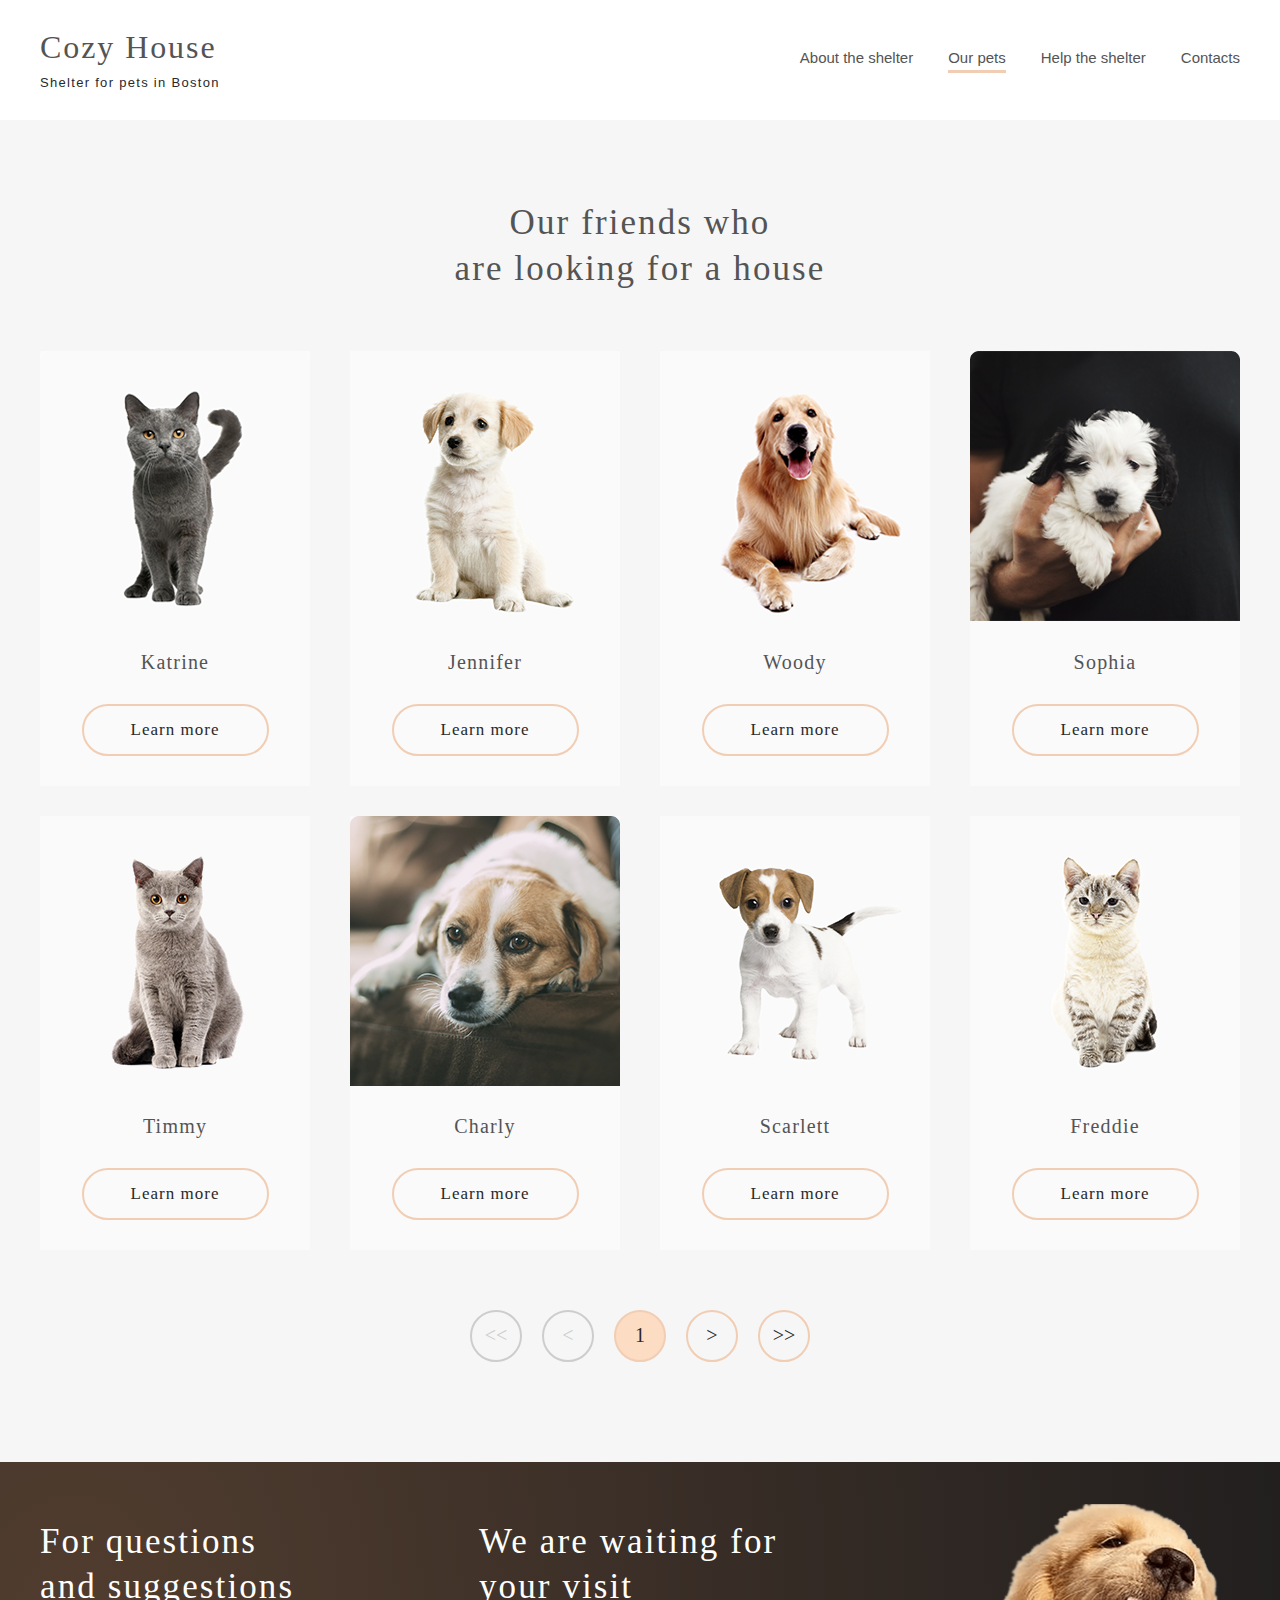
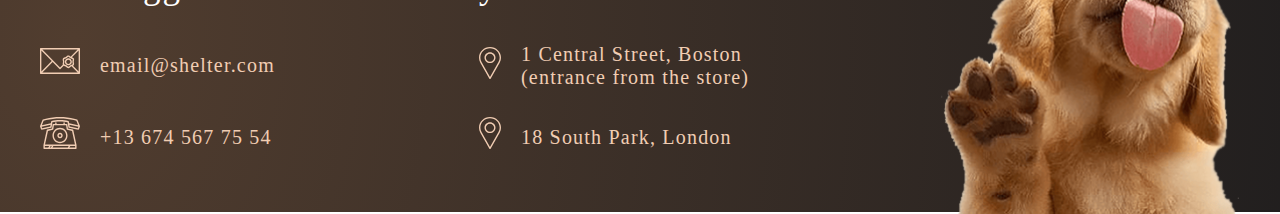
==== shelter/pages/pets/index.html @ 4dfffcfe "feat: add page pets." ====
<!DOCTYPE html>
<html lang="en">
<head>
    <meta charset="UTF-8">
    <meta http-equiv="X-UA-Compatible" content="IE=edge">
    <meta name="viewport" content="width=device-width, initial-scale=1.0">
    <link rel="icon" sizes="180x180" href="../../assets/icons/icons8-dog-48.png">
    <link rel="stylesheet" href="normalize.css">
    <link rel="stylesheet" href="style.css">
    <title>pets</title>
</head>
<body>
    <header class="header">
        <div class="container container-header">
            <div class="header-wrapper">
            <div class="logo">
                <a href="../main/index.html"><h1 class="logo-title">Cozy House</h1></a>
                 <span class="text">Shelter for pets in Boston</span>
             </div>
             <nav class="nav">
                 <ul class="nav-list">
                   <li class="nav-item"><a href="../main/index.html" class="nav-link">About the shelter</a></li>
                   <li class="nav-item"><a href="#" class="nav-link shelter">Our pets</a></li>
                   <li class="nav-item"><a href="../main/index.html#help" class="nav-link">Help the shelter</a></li>
                   <li class="nav-item"><a href="#footer" class="nav-link">Contacts</a></li>
                  
                  
                 </ul>
             </nav>
            </div>
        </div>
    </header>
    <div class="pets">
        <div class="container">
            <h3 class="pets-title">Our friends who<br>
                are looking for a house</h3>
                <div class="pets-cards">
                    <div class="card-pets">
                        <div class="images-pets"><img src="../../assets/images/pets-katrine.png" alt="Katrine"></div>
                        <span class="name-pets">Katrine</span>
                        <button class="btn-pets">Learn more</button>
                    </div>
                
                <div class="card-pets">
                    <div class="images-pets"><img src="../../assets/images/pets-jennifer.png" alt="jennifer"></div>
                    <span class="name-pets">Jennifer</span>
                    <button class="btn-pets">Learn more</button>
                </div>
                <div class="card-pets">
                    <div class="images-pets"><img src="../../assets/images/pets-woody.png" alt="Woody"></div>
                    <span class="name-pets">Woody</span>
                    <button class="btn-pets">Learn more</button>
                </div>
                <div class="card-pets">
                    <div class="images-pets"><img src="../../assets/images/pets-sophia.png" alt="Sophia"></div>
                    <span class="name-pets">Sophia</span>
                    <button class="btn-pets">Learn more</button>
                </div>
                <div class="card-pets">
                    <div class="images-pets"><img src="../../assets/images/pets-timmy.png" alt="Timmy"></div>
                    <span class="name-pets">Timmy</span>
                    <button class="btn-pets">Learn more</button>
                </div>
                <div class="card-pets">
                    <div class="images-pets"><img src="../../assets/images/pets-charly.png" alt="Charly"></div>
                    <span class="name-pets">Charly</span>
                    <button class="btn-pets">Learn more</button>
                </div>
                <div class="card-pets">
                    <div class="images-pets"><img src="../../assets/images/pets-scarlet.png" alt="Scarlett"></div>
                    <span class="name-pets">Scarlett</span>
                    <button class="btn-pets">Learn more</button>
                </div>
                <div class="card-pets">
                    <div class="images-pets"><img src="../../assets/images/pets-freddie.png" alt="Freddie"></div>
                    <span class="name-pets">Freddie</span>
                    <button class="btn-pets">Learn more</button>
                </div>
            </div>
<div class="button-pagination">
    <button class="btn-first_pag" disabled>&lt;&lt;</button>
    <button class="btn-prev_pag" disabled>&lt;</button>
    <button class="btn-number_pag">1</button>
    <button class="btn-next_pag">&gt;</button>
    <button class="btn-last_pag">&gt;&gt;</button>
</div>
        </div>
    </div>
    <footer class="footer" id="footer">
        <div class="container">
            <div class="footer-content">
                <div class="contacts">
                    <h3 class="contacts-title">For questions and suggestions</h3>
                    <a href="https://www.google.com/intl/ru/gmail/about/" target="_blank"><div class="email">
                        <img src="../../assets/icons/icon-email.svg" class="email-icon" alt="email">
                        <span class="email-text">email@shelter.com</span>
                    </div></a>
                    <a href="tel:+136745677554"><div class="phone">
                        <img src="../../assets/icons/icon-phone.svg" class="phone-icon" alt="adress">
                        <span class="email-text">+13 674 567 75 54</span>
                    </div>
                </a>
                </div>
                <div class="adress">
                    <h3 class="adress-title">We are waiting for your visit</h3>
                    <a href="https://www.google.by/maps/@42.3585558,-71.056915,826m/data=!3m1!1e3?hl=ru" target="_blank"><div class="adress-street">
                        <img src="../../assets/icons/icon-marker.svg" class="marker-icon" alt="marker">
                        <span class="street-text">1 Central Street, Boston (entrance from the store)</span>
                    </div>
                </a>
                    <a href="https://www.google.by/maps/@51.4669829,-0.2549228,44568m/data=!3m1!1e3?hl=ru" target="_blank"><div class="adress-sity">
                        <img src="../../assets/icons/icon-marker.svg" class="marker-icon" alt="adress">
                        <span class="sity-text">18 South Park, London </span>
                    </div></a>
                </div>
                <div class="footer-puppy"></div>
               
            </div>
        </div>
    </footer>
</body>
</html>
---- shelter/pages/pets/style.css ----
* {
  box-sizing: border-box;
  scroll-behavior: smooth;
}

a {
  list-style: none;
  text-decoration: none;
  list-style-type: none;
}

li {
  list-style-type: none;
}

.container {
  margin: 0 auto;
  max-width: 1200px;
  /* padding-top: 60px;*/
}

.container-header {
  margin-bottom: 30px;
}

.header-wrapper {
  display: flex;
  justify-content: space-between;
  max-width: 1200px;
  padding-top: 30px;
}

.logo {
  display: flex;
  flex-direction: column;
  max-width: 188px;
}

.logo-title {
  font-family: "Georgia";
  font-style: normal;
  font-weight: 400;
  font-size: 32px;
  line-height: 110%;
  color: #545454;
  letter-spacing: 0.06em;
}

.text {
  font-family: "Arial";
  font-style: normal;
  font-weight: 400;
  font-size: 13px;
  line-height: 15px;
  color: #292929;
  letter-spacing: 0.1em;
  text-align: center;
  margin-top: 10px;
}

.nav-list {
  display: flex;
}

.nav-link {
  font-family: "Arial";
  font-style: normal;
  font-weight: 400;
  font-size: 15px;
  line-height: 160%;
  color: #545454;
  margin-left: 35px;
  padding-bottom: 4px;
}
.nav-link:hover {
  color: #292929;
}
.nav-link:active {
  color: #292929;
  border-bottom: 3px solid #F1CDB3;
}

.shelter {
  border-bottom: 3px solid #F1CDB3;
  cursor: default;
}

.pets {
  background-color: #F6F6F6;
}

.pets-title {
  font-family: "Georgia";
  font-style: normal;
  font-weight: 400;
  font-size: 35px;
  line-height: 130%;
  letter-spacing: 0.06em;
  color: #545454;
  max-width: 400px;
  margin: 0 auto;
  text-align: center;
  margin-bottom: 30px;
  padding-top: 80px;
}

.pets-cards {
  display: flex;
  flex-wrap: wrap;
  justify-content: space-between;
}

.card-pets {
  display: flex;
  flex-direction: column;
  align-items: center;
  max-width: 270px;
  background-color: #FAFAFA;
  margin-top: 30px;
  cursor: pointer;
}
.card-pets:hover {
  box-shadow: 1px 1px 1px #CDCDCD;
}

.name-pets {
  font-family: "Georgia";
  font-style: normal;
  font-weight: 400;
  font-size: 20px;
  line-height: 23px;
  letter-spacing: 0.06em;
  color: #545454;
  margin-top: 25px;
}

.btn-pets {
  width: 187px;
  height: 52px;
  margin-top: 30px;
  margin-bottom: 30px;
  background-color: #FAFAFA;
  border: 2px solid #F1CDB3;
  border-radius: 100px;
  font-family: "Georgia";
  font-style: normal;
  font-weight: 400;
  font-size: 17px;
  line-height: 130%;
  letter-spacing: 0.06em;
  color: #292929;
  cursor: pointer;
  transition: 0.5s;
}
.btn-pets:hover {
  background: #FDDCC4;
}

.button-pagination {
  display: flex;
  justify-content: space-between;
  max-width: 340px;
  margin: 0 auto;
  margin-top: 60px;
  padding-bottom: 100px;
}

.btn-first_pag {
  display: flex;
  flex-direction: column;
  align-items: center;
  justify-content: center;
  width: 52px;
  height: 52px;
  border: 2px solid #F1CDB3;
  border-radius: 100px;
  transition: 0.5s;
  background-color: #F6F6F6;
  cursor: pointer;
  font-family: "Georgia";
  font-style: normal;
  font-weight: 400;
  font-size: 20px;
  line-height: 115%;
  color: #292929;
}
.btn-first_pag:disabled {
  color: #CDCDCD;
  border-color: #CDCDCD;
}

.btn-prev_pag {
  display: flex;
  flex-direction: column;
  align-items: center;
  justify-content: center;
  width: 52px;
  height: 52px;
  border: 2px solid #F1CDB3;
  border-radius: 100px;
  transition: 0.5s;
  background-color: #F6F6F6;
  cursor: pointer;
  font-family: "Georgia";
  font-style: normal;
  font-weight: 400;
  font-size: 20px;
  line-height: 115%;
  color: #292929;
}
.btn-prev_pag:disabled {
  color: #CDCDCD;
  border-color: #CDCDCD;
}

.btn-number_pag {
  display: flex;
  flex-direction: column;
  align-items: center;
  justify-content: center;
  width: 52px;
  height: 52px;
  border: 2px solid #F1CDB3;
  border-radius: 100px;
  transition: 0.5s;
  background-color: #FDDCC4;
  cursor: pointer;
  font-family: "Georgia";
  font-style: normal;
  font-weight: 400;
  font-size: 20px;
  line-height: 115%;
  color: #292929;
}
.btn-number_pag:hover {
  background: #FDDCC4;
}
.btn-number_pag:disabled {
  color: #CDCDCD;
  border-color: #CDCDCD;
}

.btn-next_pag {
  display: flex;
  flex-direction: column;
  align-items: center;
  justify-content: center;
  width: 52px;
  height: 52px;
  border: 2px solid #F1CDB3;
  border-radius: 100px;
  transition: 0.5s;
  background-color: #F6F6F6;
  cursor: pointer;
  font-family: "Georgia";
  font-style: normal;
  font-weight: 400;
  font-size: 20px;
  line-height: 115%;
  color: #292929;
}
.btn-next_pag:hover {
  background: #FDDCC4;
}
.btn-next_pag:disabled {
  color: #CDCDCD;
  border-color: #CDCDCD;
}

.btn-last_pag {
  display: flex;
  flex-direction: column;
  align-items: center;
  justify-content: center;
  width: 52px;
  height: 52px;
  border: 2px solid #F1CDB3;
  border-radius: 100px;
  transition: 0.5s;
  background-color: #F6F6F6;
  cursor: pointer;
  font-family: "Georgia";
  font-style: normal;
  font-weight: 400;
  font-size: 20px;
  line-height: 115%;
  color: #292929;
}
.btn-last_pag:hover {
  background: #FDDCC4;
}
.btn-last_pag:disabled {
  color: #CDCDCD;
  border-color: #CDCDCD;
}

.footer {
  background-image: url("../../assets/images/footer-gradient-background.jpg");
  background: url(noise_lines_transparent@2X.png), radial-gradient(110.67% 538.64% at 5.73% 50%, #513D2F 0%, #1A1A1C 100%), #211F20;
  height: 350px;
}
.footer .contacts-title {
  font-family: "Georgia";
  font-style: normal;
  font-weight: 400;
  font-size: 35px;
  line-height: 130%;
  letter-spacing: 0.06em;
  color: #FFFFFF;
}

.footer-content {
  display: flex;
  justify-content: space-between;
  padding-top: 22px;
}

.contacts {
  display: flex;
  flex-direction: column;
  max-width: 280px;
}

.email {
  display: flex;
  align-items: flex-end;
  margin-bottom: 40px;
  cursor: pointer;
}

.email-text {
  font-family: "Georgia";
  font-style: normal;
  font-weight: 400;
  font-size: 20px;
  line-height: 115%;
  color: #F1CDB3;
  letter-spacing: 0.06em;
  cursor: pointer;
}

.email-icon {
  margin-right: 20px;
  cursor: pointer;
}

.phone-icon {
  margin-right: 20px;
}

.phone {
  display: flex;
  align-items: flex-end;
  margin-bottom: 40px;
  cursor: pointer;
}

.adress {
  max-width: 302px;
}

.adress-title {
  font-family: "Georgia";
  font-style: normal;
  font-weight: 400;
  font-size: 35px;
  line-height: 130%;
  letter-spacing: 0.06em;
  color: #FFFFFF;
  margin-bottom: 33px;
}

.adress-street {
  display: flex;
  align-items: flex-end;
  margin-bottom: 28px;
  cursor: pointer;
}

.marker-icon {
  margin-right: 20px;
  padding-bottom: 10px;
  cursor: pointer;
}

.street-text {
  font-family: "Georgia";
  font-style: normal;
  font-weight: 400;
  font-size: 20px;
  line-height: 115%;
  color: #F1CDB3;
  letter-spacing: 0.06em;
  cursor: pointer;
}

.sity-text {
  font-family: "Georgia";
  font-style: normal;
  font-weight: 400;
  font-size: 20px;
  line-height: 115%;
  color: #F1CDB3;
  letter-spacing: 0.06em;
  cursor: pointer;
}

.adress-sity {
  display: flex;
  align-items: center;
  margin-bottom: 40px;
  cursor: pointer;
}

.footer-puppy {
  background-image: url("../../assets/images/footer-puppy.png");
  height: 310px;
  width: 300px;
  margin-top: 20px;
}/*# sourceMappingURL=style.css.map */
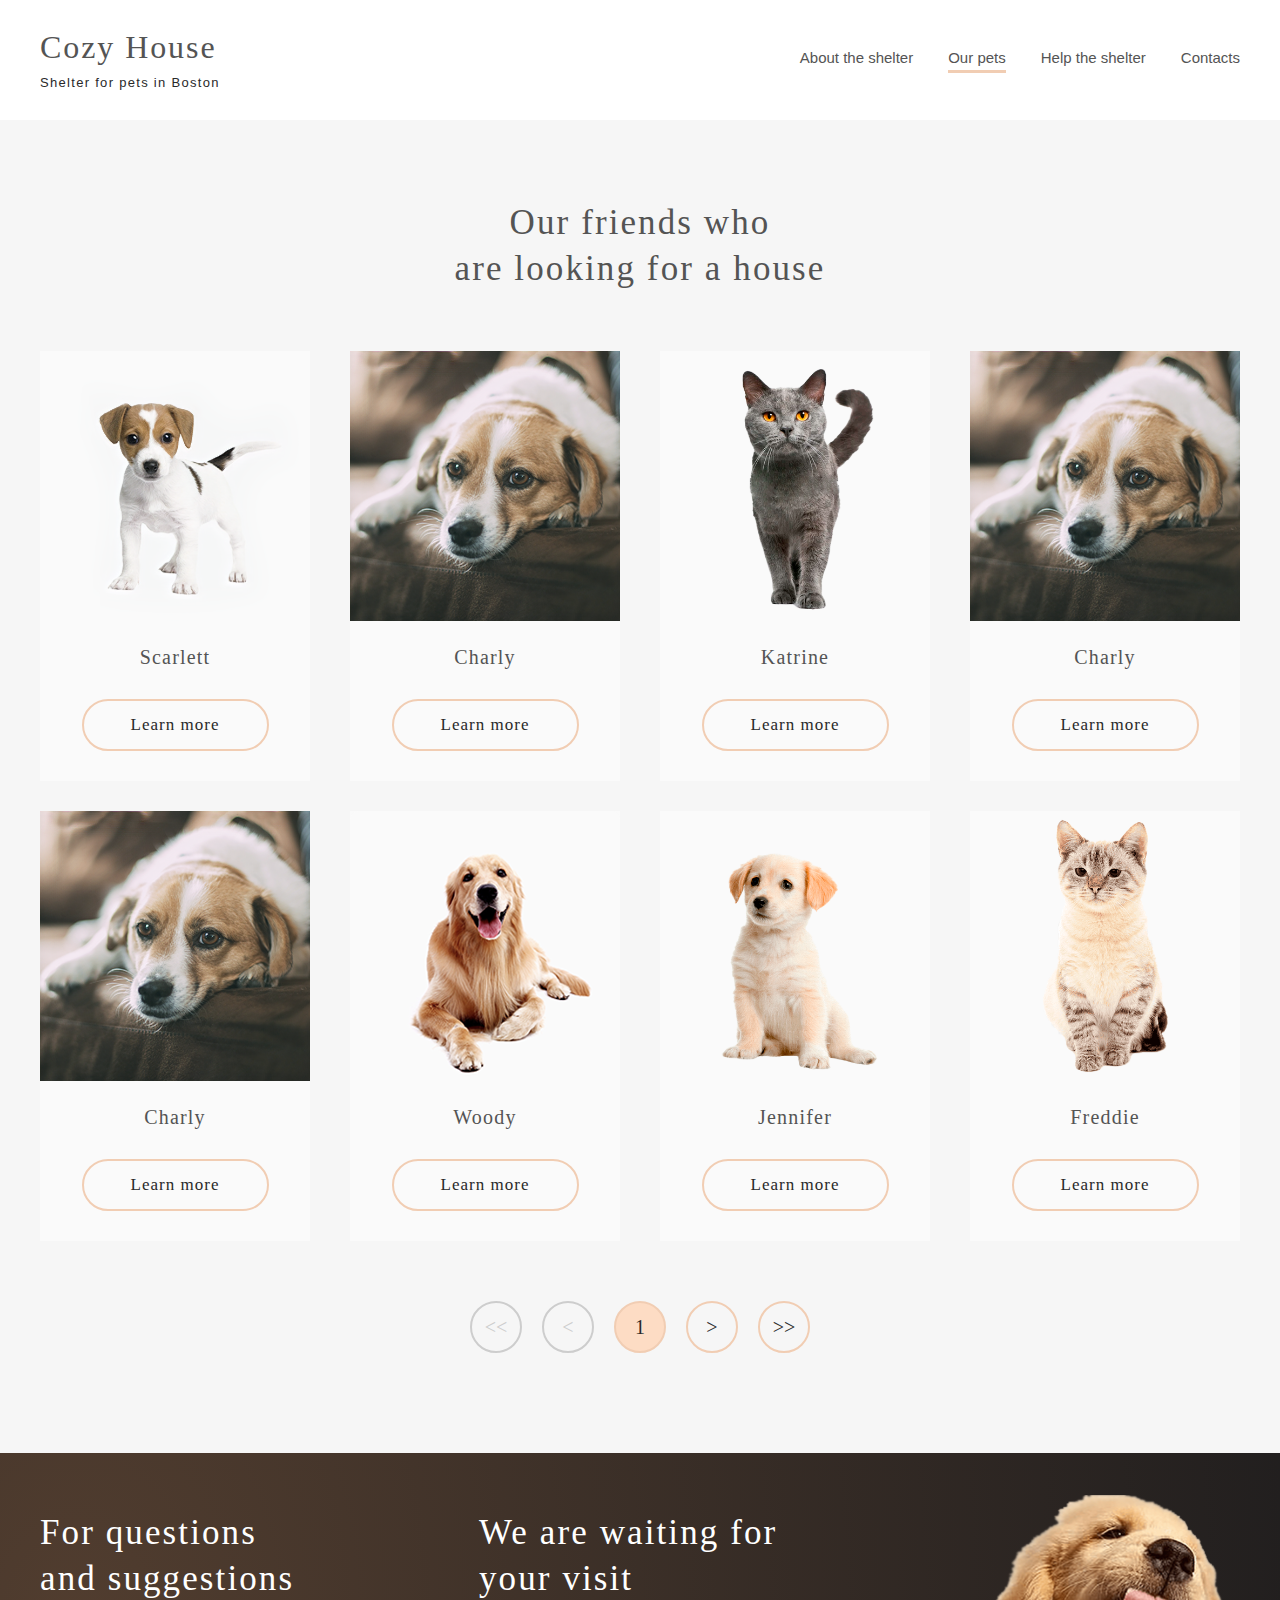
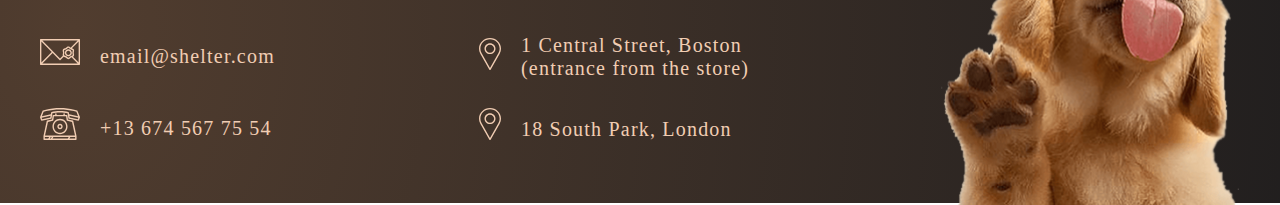
==== commit c8efd208: "feat: add pagination, popup, slider" ====
--- a/shelter/pages/pets/index.html
+++ b/shelter/pages/pets/index.html
@@ -9,7 +9,7 @@
     <link rel="stylesheet" href="style.css">
     <title>pets</title>
 </head>
-<body>
+<body class = "body">
     <header class="header">
         <div class="container container-header">
             <div class="header-wrapper">
@@ -23,9 +23,14 @@
                    <li class="nav-item"><a href="#" class="nav-link shelter">Our pets</a></li>
                    <li class="nav-item"><a href="../main/index.html#help" class="nav-link">Help the shelter</a></li>
                    <li class="nav-item"><a href="#footer" class="nav-link">Contacts</a></li>
-                  
-                  
                  </ul>
+                 <button class="menu-btn" type="button"> 
+                    <span class="btn-line"></span>
+                    <span class="btn-line"></span>
+                    <span class="btn-line"></span>
+                   
+                    
+                  </button>
              </nav>
             </div>
         </div>
@@ -34,14 +39,14 @@
         <div class="container">
             <h3 class="pets-title">Our friends who<br>
                 are looking for a house</h3>
-                <div class="pets-cards">
+                <div class="pagination">
                     <div class="card-pets">
                         <div class="images-pets"><img src="../../assets/images/pets-katrine.png" alt="Katrine"></div>
                         <span class="name-pets">Katrine</span>
                         <button class="btn-pets">Learn more</button>
                     </div>
                 
-                <div class="card-pets">
+                <div class="card-pets"id = '0'>
                     <div class="images-pets"><img src="../../assets/images/pets-jennifer.png" alt="jennifer"></div>
                     <span class="name-pets">Jennifer</span>
                     <button class="btn-pets">Learn more</button>
@@ -80,12 +85,37 @@
 <div class="button-pagination">
     <button class="btn-first_pag" disabled>&lt;&lt;</button>
     <button class="btn-prev_pag" disabled>&lt;</button>
-    <button class="btn-number_pag">1</button>
+    <button class="number-pag">1</button>
     <button class="btn-next_pag">&gt;</button>
     <button class="btn-last_pag">&gt;&gt;</button>
 </div>
         </div>
+        <div class="popup">
+            <div class="popup-container">
+            <div class="popup-wrapper">
+                <div class="btn-popup"><img src="../../assets/icons/Vector-popup.svg" alt=""></div>
+            <div class="popup_body">
+               
+          <img class="images-pets_popup" src=""></img>
+            
+           <div class="pets-description">
+            <h4 class="name">Jennifer</h4>
+            <div><span class="type">Dog</span>-<span class="breed">Labrador</span></div>
+            
+            <p class="description">Jennifer is a sweet 2 months old Labrador that is patiently waiting to find a new forever home. This girl really enjoys being able to go outside to run and play, but won't hesitate to play up a storm in the house if she has all of her favorite toys.</p>
+            <div class="description-block"><img class = "img-dot"src="../../assets/icons/dot.svg" alt=""><div><h5 class="age">Age:<span class="age-pets">2 months</span></h5></div></div>
+            <div class="description-block"><img class = "img-dot"src="../../assets/icons/dot.svg" alt=""><div><h5 class="inoculations">Inoculations:<span class="inoculations-pets">none</span></h5></div></div>
+            <div class="description-block"><img class = "img-dot"src="../../assets/icons/dot.svg" alt=""><div><h5 class="diseases">Diseases:<span class="diseases-pets">none</span></h5></div></div>
+            <div class="description-block"><img class = "img-dot"src="../../assets/icons/dot.svg" alt=""><div><h5 class="parasites">Parasites:<span class="parasites-pets">none</span></h5></div></div>
+           </div>
+           
+           
+          </div>
+        </div>
+          </div>
+        </div>
     </div>
+    
     <footer class="footer" id="footer">
         <div class="container">
             <div class="footer-content">
@@ -102,7 +132,7 @@
                 </a>
                 </div>
                 <div class="adress">
-                    <h3 class="adress-title">We are waiting for your visit</h3>
+                    <div class="adress-title__block"> <h3 class="adress-title">We are waiting for your visit</h3></div>
                     <a href="https://www.google.by/maps/@42.3585558,-71.056915,826m/data=!3m1!1e3?hl=ru" target="_blank"><div class="adress-street">
                         <img src="../../assets/icons/icon-marker.svg" class="marker-icon" alt="marker">
                         <span class="street-text">1 Central Street, Boston (entrance from the store)</span>
@@ -118,5 +148,7 @@
             </div>
         </div>
     </footer>
+     
+    <script src="index.js"></script>
 </body>
 </html>--- a/shelter/pages/pets/style.css
+++ b/shelter/pages/pets/style.css
@@ -16,7 +16,10 @@
 .container {
   margin: 0 auto;
   max-width: 1200px;
-  /* padding-top: 60px;*/
+}
+
+.body-lock {
+  overflow: hidden;
 }
 
 .container-header {
@@ -104,10 +107,11 @@
   padding-top: 80px;
 }
 
-.pets-cards {
+.pagination {
   display: flex;
   flex-wrap: wrap;
   justify-content: space-between;
+  max-width: 1200px;
 }
 
 .card-pets {
@@ -117,10 +121,18 @@
   max-width: 270px;
   background-color: #FAFAFA;
   margin-top: 30px;
+  transition: 0.5s;
   cursor: pointer;
 }
 .card-pets:hover {
-  box-shadow: 1px 1px 1px #CDCDCD;
+  box-shadow: 0px 0px 10px 2px rgba(34, 60, 80, 0.2);
+}
+.card-pets:hover .btn-pets {
+  background: #FDDCC4;
+}
+
+.images-pets {
+  width: 270px;
 }
 
 .name-pets {
@@ -213,7 +225,7 @@
   border-color: #CDCDCD;
 }
 
-.btn-number_pag {
+.number-pag {
   display: flex;
   flex-direction: column;
   align-items: center;
@@ -232,10 +244,10 @@
   line-height: 115%;
   color: #292929;
 }
-.btn-number_pag:hover {
+.number-pag:hover {
   background: #FDDCC4;
 }
-.btn-number_pag:disabled {
+.number-pag:disabled {
   color: #CDCDCD;
   border-color: #CDCDCD;
 }
@@ -299,7 +311,8 @@
   background: url(noise_lines_transparent@2X.png), radial-gradient(110.67% 538.64% at 5.73% 50%, #513D2F 0%, #1A1A1C 100%), #211F20;
   height: 350px;
 }
-.footer .contacts-title {
+
+.contacts-title {
   font-family: "Georgia";
   font-style: normal;
   font-weight: 400;
@@ -417,4 +430,399 @@
   height: 310px;
   width: 300px;
   margin-top: 20px;
+}
+
+.menu-btn {
+  display: none;
+}
+
+.popup {
+  display: inline-block;
+  position: fixed;
+  width: 100%;
+  height: 100%;
+  background: rgba(41, 41, 41, 0.6);
+  top: 0;
+  left: 0;
+  z-index: 20;
+  opacity: 0;
+  visibility: hidden;
+}
+
+.popup_open {
+  opacity: 1;
+  visibility: visible;
+}
+
+.popup-container {
+  display: flex;
+  align-items: center;
+  justify-content: center;
+  min-height: 100%;
+}
+
+.popup-wrapper {
+  display: flex;
+  flex-direction: column;
+  align-items: flex-end;
+  width: 975px;
+  margin: 0 auto;
+  min-height: 100%;
+}
+
+.btn-popup {
+  display: flex;
+  flex-direction: column;
+  align-items: center;
+  justify-content: center;
+  width: 52px;
+  height: 52px;
+  border: 2px solid #F1CDB3;
+  border-radius: 100px;
+  transition: 0.5s;
+  cursor: pointer;
+}
+.btn-popup:hover {
+  background: #FDDCC4;
+}
+
+.popup_body {
+  display: flex;
+  align-items: center;
+  justify-content: center;
+  min-height: 100%;
+  width: 900px;
+  height: 500px;
+  margin: 0 auto;
+  background-color: #FFFFFF;
+  padding: 30px 10px;
+  font-family: "Georgia";
+  font-style: normal;
+  font-weight: 400;
+  font-size: 15px;
+  line-height: 115%;
+  letter-spacing: 0.06em;
+  color: #000000;
+  border-radius: 10px;
+}
+
+.images-pets_popup {
+  width: 500px;
+  height: 500px;
+}
+
+.pets-description {
+  width: 350px;
+}
+
+.name {
+  margin-top: 0px;
+  margin-bottom: 20px;
+  font-size: 35px;
+  line-height: 110%;
+}
+
+.type {
+  margin-top: 0px;
+  margin-bottom: 0px;
+  font-size: 20px;
+  line-height: 110%;
+}
+
+.breed {
+  margin-top: 20px;
+  margin-bottom: 20px;
+  font-size: 20px;
+  line-height: 110%;
+}
+
+.age {
+  margin-top: 0px;
+  margin-bottom: 0px;
+  font-weight: 700;
+  line-height: 110%;
+}
+
+.age-pets {
+  font-weight: 400;
+  line-height: 110%;
+}
+
+.inoculations {
+  margin-top: 0px;
+  margin-bottom: 0px;
+  font-weight: 700;
+  line-height: 110%;
+}
+
+.inoculations-pets {
+  font-weight: 400;
+  line-height: 110%;
+}
+
+.diseases {
+  margin-top: 0px;
+  margin-bottom: 0px;
+  font-weight: 700;
+  line-height: 110%;
+}
+
+.diseases-pets {
+  font-weight: 400;
+  line-height: 110%;
+}
+
+.parasites {
+  margin-top: 0px;
+  margin-bottom: 0px;
+  font-weight: 700;
+  line-height: 110%;
+}
+
+.parasites-pets {
+  font-weight: 400;
+  line-height: 110%;
+}
+
+.description-block {
+  display: flex;
+  align-items: center;
+}
+
+.img-dot {
+  margin-top: 0px;
+  padding-right: 10px;
+}
+
+.description-block {
+  margin-bottom: 10px;
+}
+
+@keyframes pagination {
+  from {
+    opacity: 0;
+  }
+  to {
+    opacity: 1;
+  }
+}
+.pagination-none {
+  animation-name: pagination;
+  animation-duration: 0.5s;
+}
+
+@media (max-width: 1140px) {
+  .container {
+    padding-left: 30px;
+    padding-right: 30px;
+  }
+  .pagination {
+    max-width: 580px;
+    margin: 0 auto;
+    height: 1380px;
+    overflow: hidden;
+  }
+  .pets-title {
+    margin-bottom: 0px;
+  }
+  .button-pagination {
+    margin-top: 55px;
+    padding-bottom: 75px;
+  }
+  .popup-wrapper {
+    width: 700px;
+  }
+  .popup_body {
+    height: 350px;
+    width: 630px;
+  }
+  .images-pets_popup {
+    width: 350px;
+    height: 350px;
+  }
+  .name {
+    margin-top: 10px;
+    margin-bottom: 10px;
+  }
+}
+@media (max-width: 1000px) {
+  .footer {
+    height: auto;
+  }
+  .footer-content {
+    flex-wrap: wrap;
+    justify-content: space-around;
+    padding-top: 0px;
+  }
+  .donation-container {
+    flex-direction: column-reverse;
+    align-items: center;
+    height: auto;
+    width: 505px;
+  }
+  .contacts-title {
+    margin-top: 30px;
+  }
+  .adress-title {
+    margin-top: 30px;
+  }
+}
+@media (max-width: 767px) {
+  .logo {
+    position: relative;
+    z-index: 5;
+    margin-left: 10px;
+    left: 10px;
+  }
+  .text {
+    position: relative;
+    z-index: 5;
+  }
+  .nav-list {
+    display: none;
+  }
+  .menu-btn {
+    width: 30px;
+    height: 30px;
+    background-color: transparent;
+    border: none;
+    cursor: pointer;
+    display: inline-block;
+    position: relative;
+    margin-top: 20px;
+    margin-right: 10px;
+    transition: 0.5s;
+  }
+  .btn-line {
+    position: absolute;
+    width: 30px;
+    height: 2px;
+    left: 0px;
+    background: black;
+    border-radius: 2px;
+    transition: 0.3s;
+  }
+  .btn-line:nth-child(1) {
+    top: 0px;
+  }
+  .btn-line:nth-child(2) {
+    top: 9px;
+  }
+  .btn-line:nth-child(3) {
+    top: 18px;
+  }
+  .nav-list {
+    position: absolute;
+    position: fixed;
+    width: 320px;
+    height: 100%;
+    left: auto;
+    top: 0px;
+    right: 0px;
+    margin-top: 0px;
+    background-color: #292929;
+    display: flex;
+    justify-content: center;
+    align-items: center;
+    flex-direction: column;
+    transform: translateX(100%);
+    transition: 0.5s;
+    padding-top: 100px;
+    padding-right: 0px;
+    padding-left: 0;
+  }
+  .nav-item {
+    margin-bottom: 40px;
+  }
+  .nav-link:hover {
+    color: #F6F6F6;
+  }
+  .nav-link:active {
+    color: #F6F6F6;
+    border-bottom: 3px solid #F1CDB3;
+  }
+  .nav-list-open .nav-list {
+    transform: translateX(0%);
+  }
+  .nav-list-open .menu-btn {
+    transform: rotate(90deg);
+    transition: 0.5s;
+  }
+  .nav-link {
+    font-size: 32px;
+    margin-left: 0px;
+  }
+  .popup-wrapper {
+    width: 325px;
+  }
+  .popup_body {
+    height: 400px;
+    width: 240px;
+    border-radius: 5px;
+  }
+  .images-pets_popup {
+    display: none;
+  }
+  .name {
+    margin-top: 10px;
+    margin-bottom: 10px;
+  }
+}
+@media (max-width: 641px) {
+  .container {
+    padding-left: 10px;
+    padding-right: 10px;
+  }
+  .logo {
+    margin-left: 0px;
+  }
+  .footer-content {
+    width: 300px;
+    margin: 0 auto;
+  }
+  .contacts-title {
+    font-size: 25px;
+    text-align: center;
+  }
+  .adress-title {
+    font-size: 25px;
+    text-align: center;
+    margin-top: 5px;
+  }
+  .footer-puppy {
+    background-size: cover;
+    width: 260px;
+    height: 269px;
+  }
+  .email {
+    margin-left: 15px;
+    margin-top: 10px;
+  }
+  .phone {
+    margin-left: 15px;
+  }
+  .adress-title__block {
+    margin: 0 auto;
+    margin-bottom: 40px;
+    width: 250px;
+  }
+  .adress-street {
+    margin-bottom: 35px;
+  }
+  .adress-sity {
+    margin-bottom: 15px;
+  }
+}
+@media (max-width: 560px) {
+  .pets-title {
+    font-size: 25px;
+    padding-top: 42px;
+    margin-bottom: 10px;
+  }
+  .pagination {
+    max-width: 270px;
+  }
+  .button-pagination {
+    padding-bottom: 42px;
+  }
 }/*# sourceMappingURL=style.css.map */